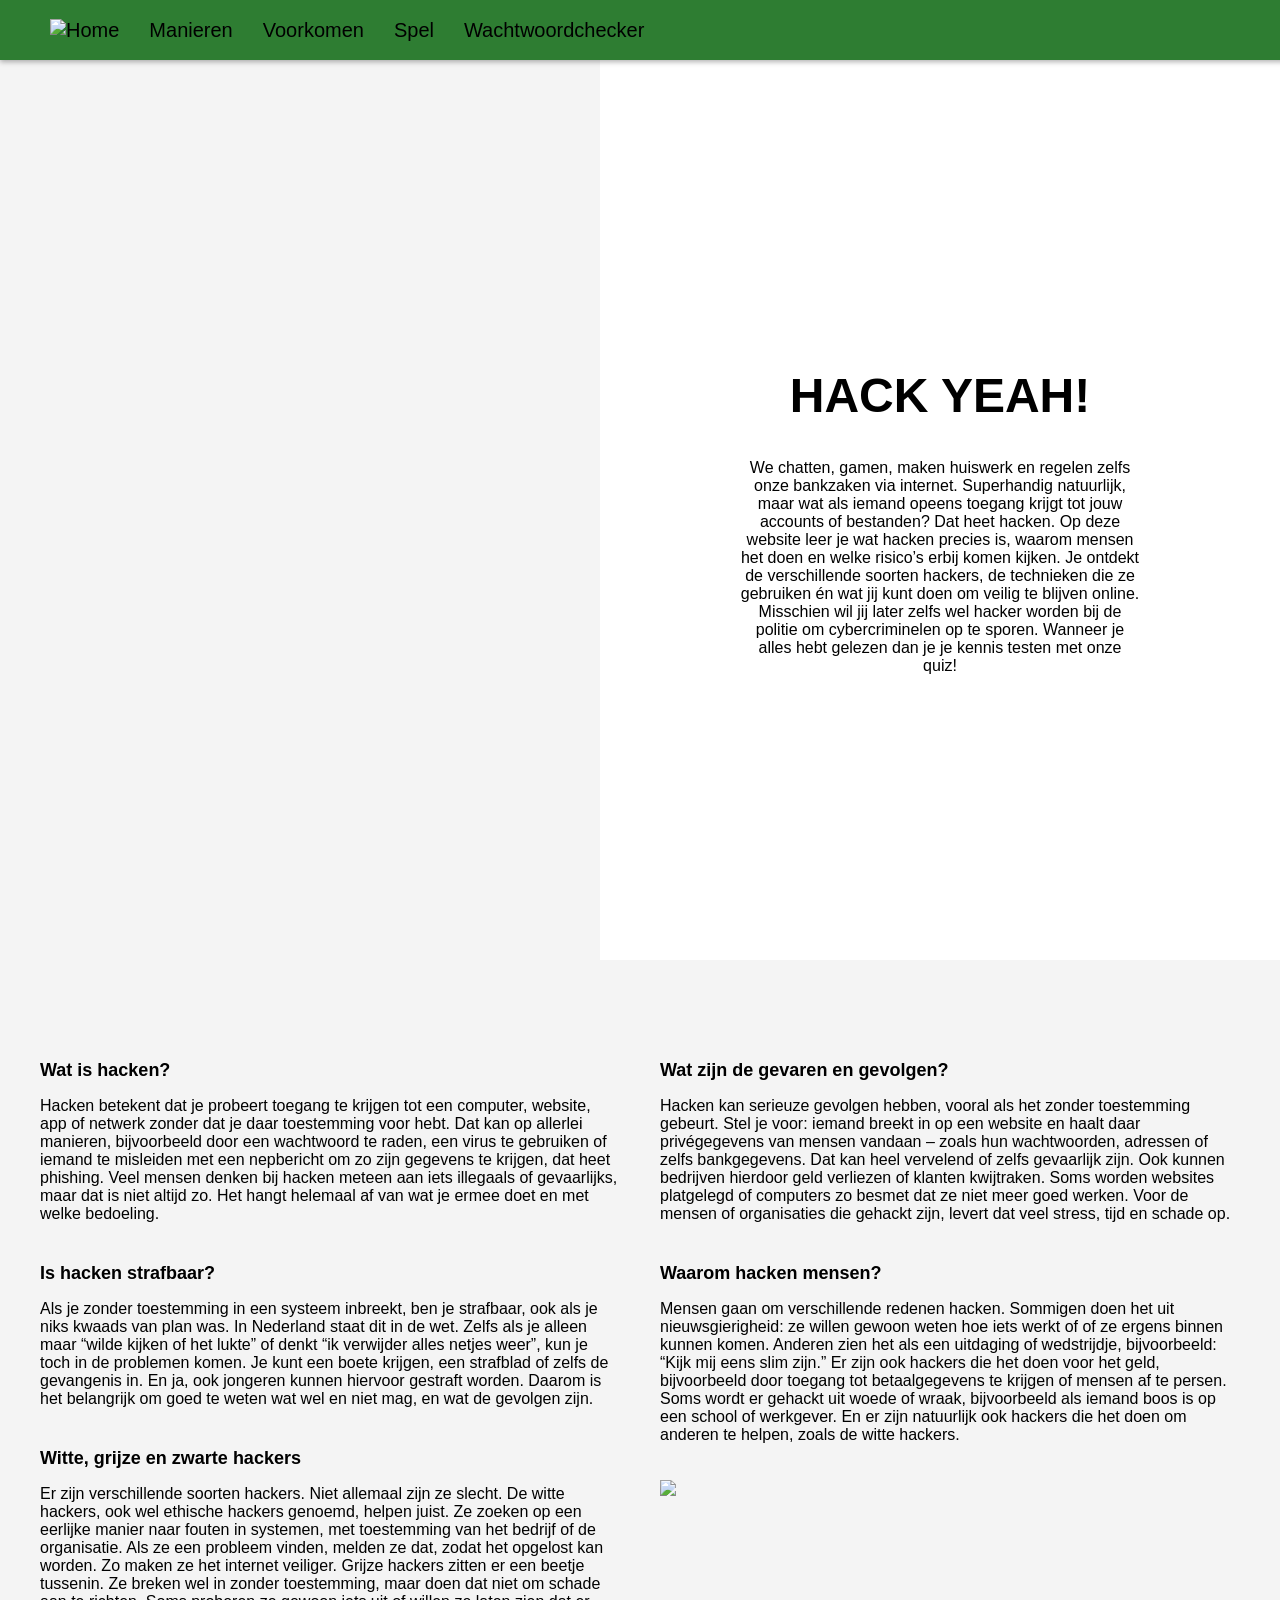
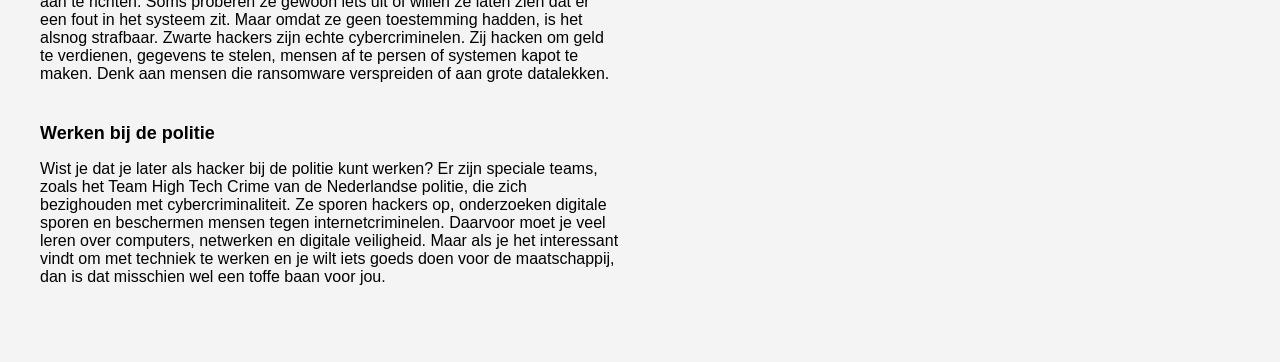
==== index.html @ 6ea330db "nieuwe folder: 'Icons'" ====
<!DOCTYPE html>
<html lang="nl">
<head>
  <meta charset="UTF-8">
  <title>Hack Yeah! - Home</title>
  <link rel="stylesheet" href="style.css">
  <link rel="preconnect" href="https://fonts.googleapis.com">
  <link href="https://fonts.googleapis.com/icon?family=Material+Icons" rel="stylesheet">
  <link rel="preconnect" href="https://fonts.gstatic.com" crossorigin>
</head>
<body>
  <nav>
    <a href="index.html">
      <img src="../Icons/home-icon.png" alt="Home" class="icon" />
    <a href="Manieren_hacken.html">Manieren</a>
    <a href="Voorkomen_hacken.html">Voorkomen</a>
    <a href="Spel/index.html">Spel</a>
    <a href="wachtwoordchecker/index.html">Wachtwoordchecker</a>
  </nav>

    <!-- hacker sectie (eerste slide) -->
  <section class="hacker">
    <div class="hacker-image"></div>
    <div class="hacker-text">
      <h1>HACK YEAH!</h1>
      <p>We chatten, gamen, maken huiswerk en regelen zelfs onze bankzaken via internet. Superhandig natuurlijk, maar wat als iemand opeens toegang krijgt tot jouw accounts of bestanden? Dat heet hacken. Op deze website leer je wat hacken precies is, waarom mensen het doen en welke risico’s erbij komen kijken. Je ontdekt de verschillende soorten hackers, de technieken die ze gebruiken én wat jij kunt doen om veilig te blijven online. Misschien wil jij later zelfs wel hacker worden bij de politie om cybercriminelen op te sporen. Wanneer je alles hebt gelezen dan je je kennis testen met onze quiz!​</p>
    </div>
  </section>

  <!-- informatie sectie (tweede slide) -->
  <main class="info">
    <section class="links">
      <h2>Wat is hacken?</h2>
      <p>
        Hacken betekent dat je probeert toegang te krijgen tot een computer, website, app of netwerk zonder dat je daar toestemming voor hebt. Dat kan op allerlei manieren, bijvoorbeeld door een wachtwoord te raden, een virus te gebruiken of iemand te misleiden met een nepbericht om zo zijn gegevens te krijgen, dat heet phishing. Veel mensen denken bij hacken meteen aan iets illegaals of gevaarlijks, maar dat is niet altijd zo. Het hangt helemaal af van wat je ermee doet en met welke bedoeling.
      </p>
      

      <h2>Is hacken strafbaar?</h2>
      <p>
        Als je zonder toestemming in een systeem inbreekt, ben je strafbaar, ook als je niks kwaads van plan was. In Nederland staat dit in de wet. Zelfs als je alleen maar “wilde kijken of het lukte” of denkt “ik verwijder alles netjes weer”, kun je toch in de problemen komen. Je kunt een boete krijgen, een strafblad of zelfs de gevangenis in. En ja, ook jongeren kunnen hiervoor gestraft worden. Daarom is het belangrijk om goed te weten wat wel en niet mag, en wat de gevolgen zijn.
      </p>
      
      <h2>Witte, grijze en zwarte hackers</h2>
      <p>
        Er zijn verschillende soorten hackers. Niet allemaal zijn ze slecht. De witte hackers, ook wel ethische hackers genoemd, helpen juist. Ze zoeken op een eerlijke manier naar fouten in systemen, met toestemming van het bedrijf of de organisatie. Als ze een probleem vinden, melden ze dat, zodat het opgelost kan worden. Zo maken ze het internet veiliger. Grijze hackers zitten er een beetje tussenin. Ze breken wel in zonder toestemming, maar doen dat niet om schade aan te richten. Soms proberen ze gewoon iets uit of willen ze laten zien dat er een fout in het systeem zit. Maar omdat ze geen toestemming hadden, is het alsnog strafbaar. Zwarte hackers zijn echte cybercriminelen. Zij hacken om geld te verdienen, gegevens te stelen, mensen af te persen of systemen kapot te maken. Denk aan mensen die ransomware verspreiden of aan grote datalekken.
      </p>
    
      <h2>Werken bij de politie</h2>
      <p>
        Wist je dat je later als hacker bij de politie kunt werken? Er zijn speciale teams, zoals het Team High Tech Crime van de Nederlandse politie, die zich bezighouden met cybercriminaliteit. Ze sporen hackers op, onderzoeken digitale sporen en beschermen mensen tegen internetcriminelen. Daarvoor moet je veel leren over computers, netwerken en digitale veiligheid. Maar als je het interessant vindt om met techniek te werken en je wilt iets goeds doen voor de maatschappij, dan is dat misschien wel een toffe baan voor jou.
      </p>
    </section>


    <section class="rechts">
      <h2>Wat zijn de gevaren en gevolgen?</h2>
      <p>
        Hacken kan serieuze gevolgen hebben, vooral als het zonder toestemming gebeurt. Stel je voor: iemand breekt in op een website en haalt daar privégegevens van mensen vandaan – zoals hun wachtwoorden, adressen of zelfs bankgegevens. Dat kan heel vervelend of zelfs gevaarlijk zijn. Ook kunnen bedrijven hierdoor geld verliezen of klanten kwijtraken. Soms worden websites platgelegd of computers zo besmet dat ze niet meer goed werken. Voor de mensen of organisaties die gehackt zijn, levert dat veel stress, tijd en schade op.
      </p>
      
      <h2>Waarom hacken mensen?</h2>
      <p>
        Mensen gaan om verschillende redenen hacken. Sommigen doen het uit nieuwsgierigheid: ze willen gewoon weten hoe iets werkt of of ze ergens binnen kunnen komen. Anderen zien het als een uitdaging of wedstrijdje, bijvoorbeeld: “Kijk mij eens slim zijn.” Er zijn ook hackers die het doen voor het geld, bijvoorbeeld door toegang tot betaalgegevens te krijgen of mensen af te persen. Soms wordt er gehackt uit woede of wraak, bijvoorbeeld als iemand boos is op een school of werkgever. En er zijn natuurlijk ook hackers die het doen om anderen te helpen, zoals de witte hackers.
      </p>
      <img src="../Icons/hacker2.png" class="hacker-img" />
    </section>
  
</body>
</html>
---- style.css ----
/* algemene opmaak */
body {
  margin: 0;
  font-family: Arial, sans-serif;
  background-color:#f4f4f4;
}
/* navigatiebar */

nav {
  position: fixed;
  top: 0;
  left: 0;
  height: 60px;
  width: 100%;
  background-color: #2e7d32;
  display: flex;
  align-items: center;
  padding: 0 20px;
  box-shadow: 0 2px 5px rgba(0,0,0,0.3);
  z-index: 999;
}

nav a {
  margin-left: 30px;
  text-decoration: none;
  color: black;
  font-size: 20px;
  font-weight: 500;
}

.icon {
  width: 32px;
  height: 32px;
}

/* hackwer foto*/
.hacker {
  display: flex;
  margin-top: 60px; /* ruimte voor navbar */
  height: 100vh;
  width: 100%;
}

.hacker-image {
  flex: 1;
  background-image: url('../Icons/hacker.png'); 
  background-size: cover;
  background-position: center;
}

.hacker-text {
  flex: 1;
  background-color: white;
  display: flex;
  flex-direction: column;
  justify-content: center;
  align-items: center;
  padding: 40px;
}

.hacker-text h1 {
  font-size: 48px;
  font-family: 'Impact', sans-serif;
  color: black;
  margin-bottom: 20px;
}

.hacker-text p {
  max-width: 400px;
  text-align: center;
  font-size: 16px;
}

/* informatie */
.info {
  display: flex;
  flex-direction: row;
  justify-content: space-between;
  padding: 60px 40px;
  gap: 40px;
}

.links, .rechts {
  flex: 1;
}

h2 {
  font-size: 18px;
  font-weight: bold;
  margin-top: 40px;
}

.hacker-img {
  width: 100%;
  max-width: 400px;
  margin-top: 20px;
}

.wachtwoord-image{
  flex: 1;
  background-image: url('../Icons/wachtwoord.png'); 
  background-size: cover;
  background-position: center;
}
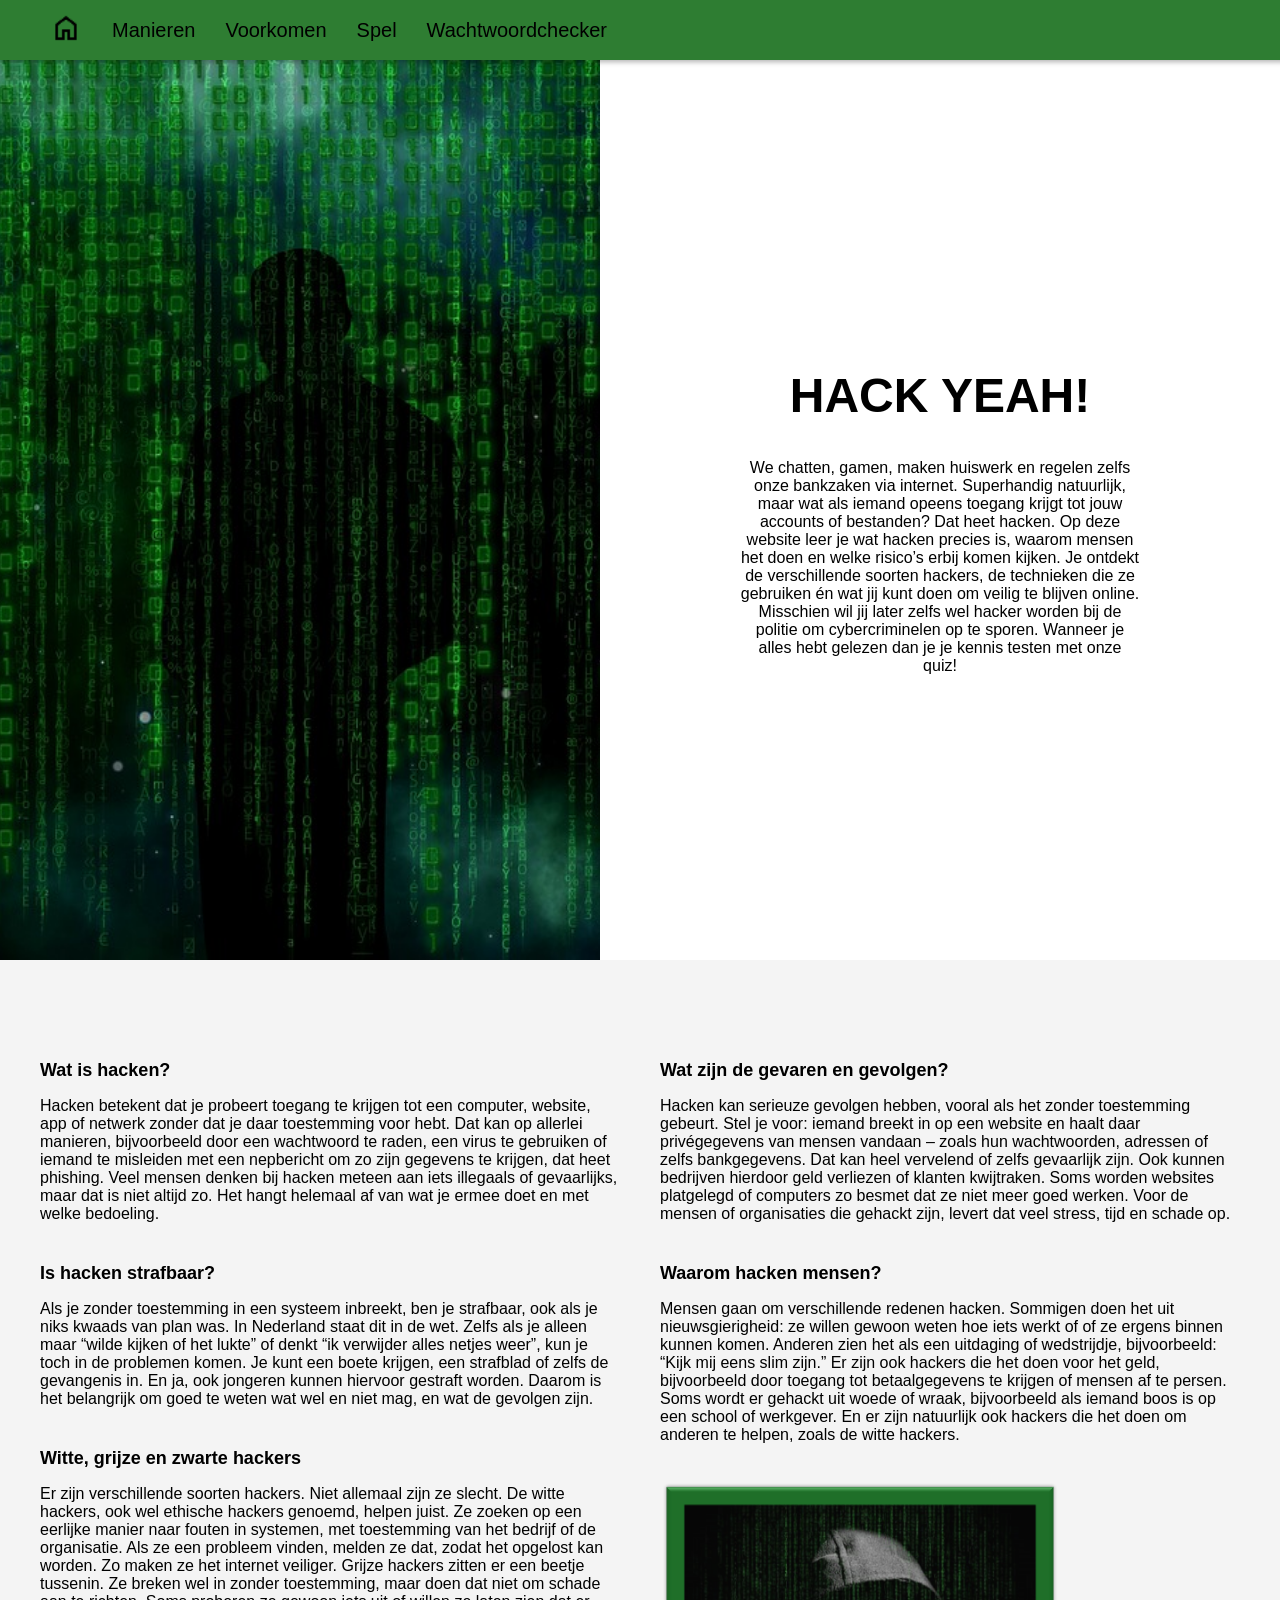
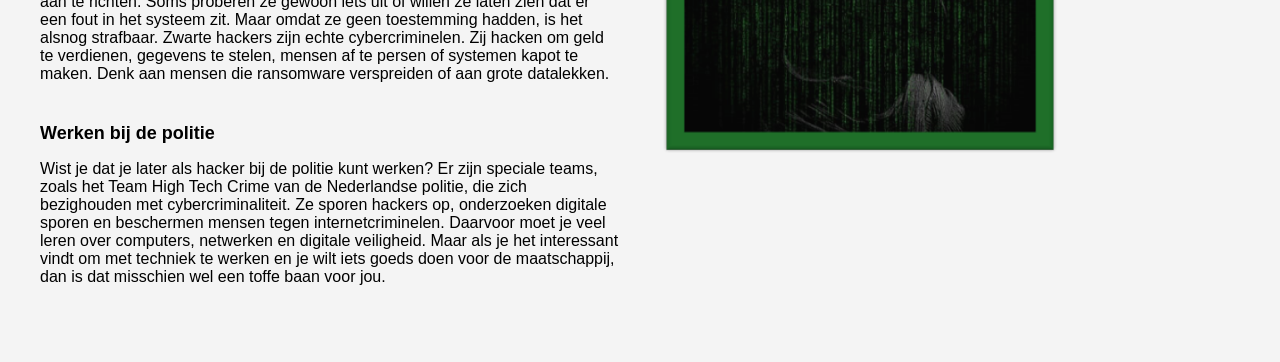
==== commit 6ea900e7: "files" ====
--- a/index.html
+++ b/index.html
@@ -11,7 +11,7 @@
 <body>
   <nav>
     <a href="index.html">
-      <img src="../Icons/home-icon.png" alt="Home" class="icon" />
+      <img src="Icons/home-icon.png" alt="Home" class="icon" />
     <a href="Manieren_hacken.html">Manieren</a>
     <a href="Voorkomen_hacken.html">Voorkomen</a>
     <a href="Spel/index.html">Spel</a>
@@ -63,7 +63,7 @@
       <p>
         Mensen gaan om verschillende redenen hacken. Sommigen doen het uit nieuwsgierigheid: ze willen gewoon weten hoe iets werkt of of ze ergens binnen kunnen komen. Anderen zien het als een uitdaging of wedstrijdje, bijvoorbeeld: “Kijk mij eens slim zijn.” Er zijn ook hackers die het doen voor het geld, bijvoorbeeld door toegang tot betaalgegevens te krijgen of mensen af te persen. Soms wordt er gehackt uit woede of wraak, bijvoorbeeld als iemand boos is op een school of werkgever. En er zijn natuurlijk ook hackers die het doen om anderen te helpen, zoals de witte hackers.
       </p>
-      <img src="../Icons/hacker2.png" class="hacker-img" />
+      <img src="Icons/hacker2.png" class="hacker-img" />
     </section>
   
 </body>
--- a/style.css
+++ b/style.css
@@ -43,7 +43,7 @@
 
 .hacker-image {
   flex: 1;
-  background-image: url('../Icons/hacker.png'); 
+  background-image: url('Icons/hacker.png'); 
   background-size: cover;
   background-position: center;
 }
@@ -98,7 +98,7 @@
 
 .wachtwoord-image{
   flex: 1;
-  background-image: url('../Icons/wachtwoord.png'); 
+  background-image: url('Icons/wachtwoord.png'); 
   background-size: cover;
   background-position: center;
 }
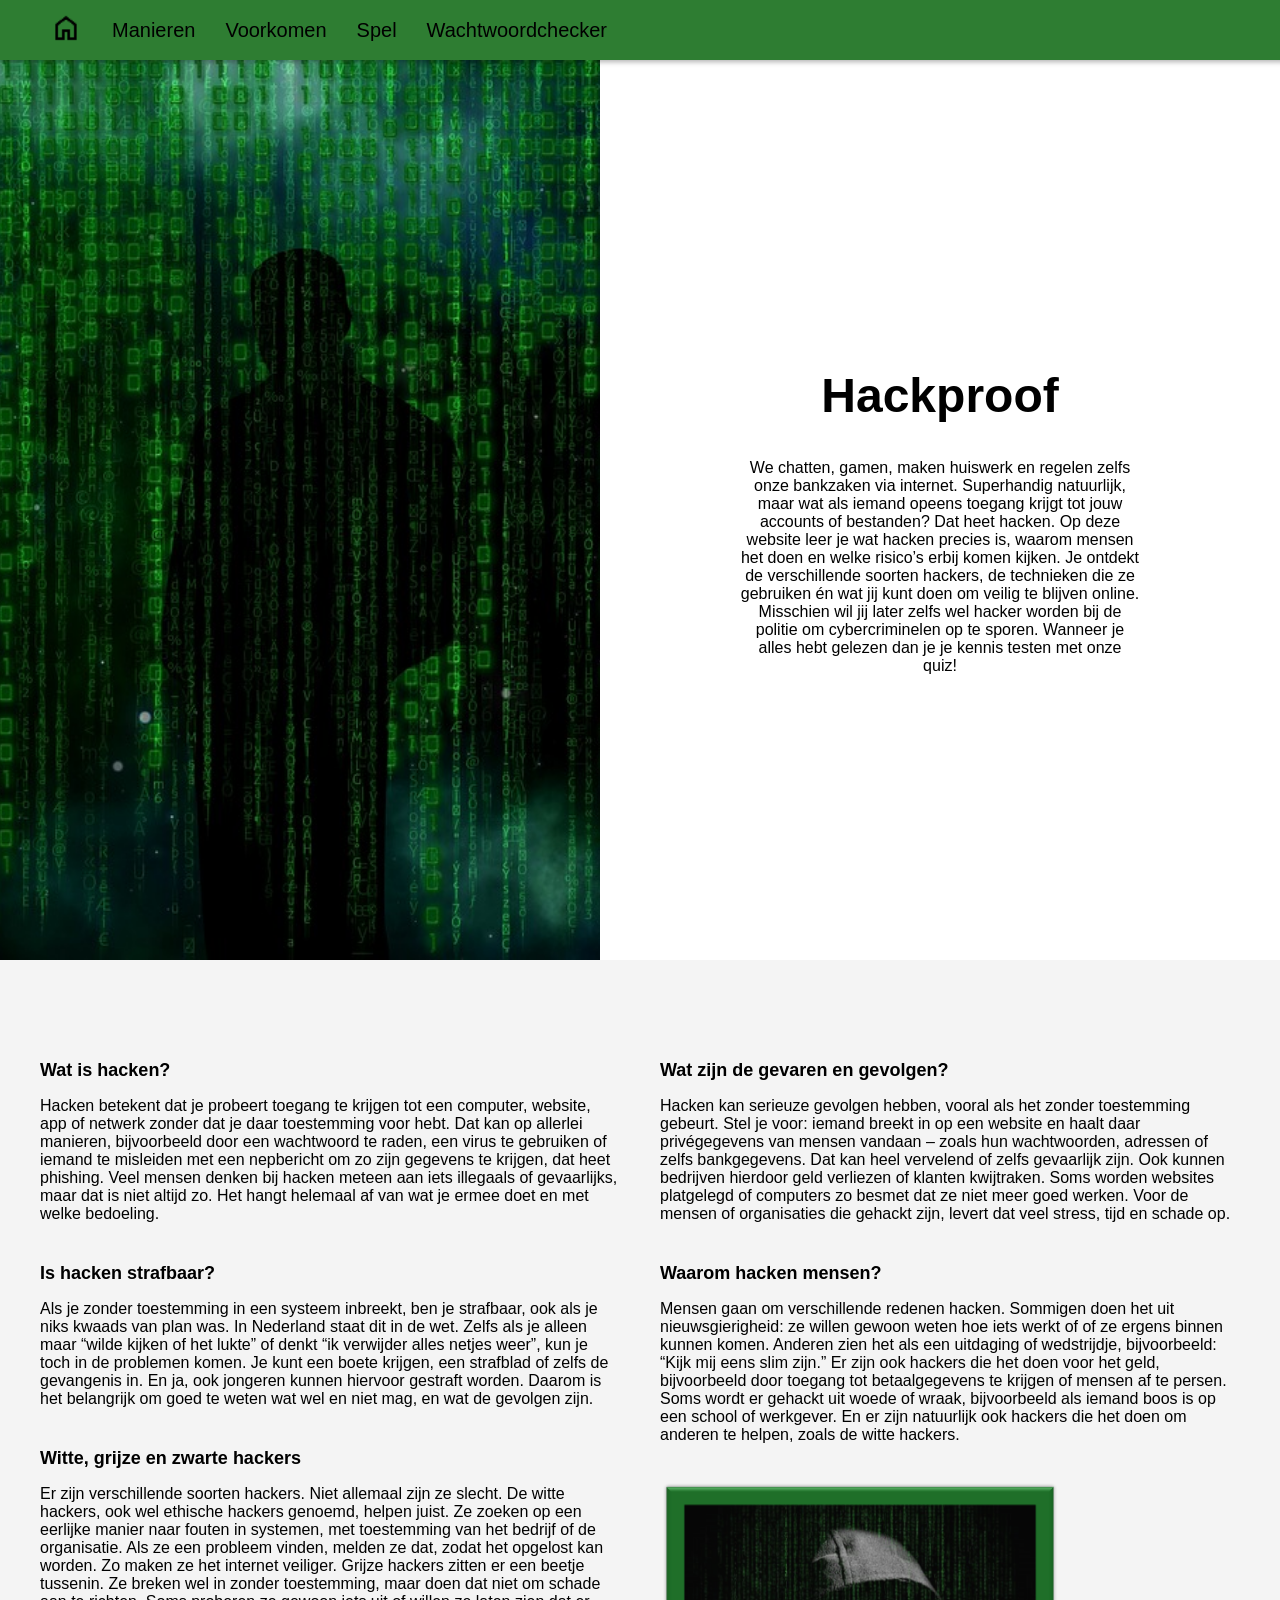
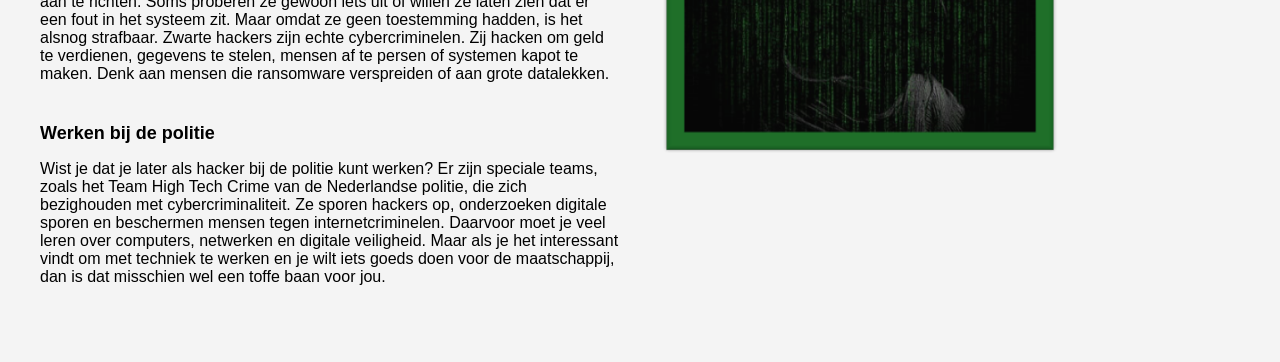
==== commit 8223427b: "Naam -> Hackproof" ====
--- a/index.html
+++ b/index.html
@@ -22,7 +22,7 @@
   <section class="hacker">
     <div class="hacker-image"></div>
     <div class="hacker-text">
-      <h1>HACK YEAH!</h1>
+      <h1>Hackproof</h1>
       <p>We chatten, gamen, maken huiswerk en regelen zelfs onze bankzaken via internet. Superhandig natuurlijk, maar wat als iemand opeens toegang krijgt tot jouw accounts of bestanden? Dat heet hacken. Op deze website leer je wat hacken precies is, waarom mensen het doen en welke risico’s erbij komen kijken. Je ontdekt de verschillende soorten hackers, de technieken die ze gebruiken én wat jij kunt doen om veilig te blijven online. Misschien wil jij later zelfs wel hacker worden bij de politie om cybercriminelen op te sporen. Wanneer je alles hebt gelezen dan je je kennis testen met onze quiz!​</p>
     </div>
   </section>
--- a/style.css
+++ b/style.css
@@ -98,7 +98,7 @@
 
 .wachtwoord-image{
   flex: 1;
-  background-image: url('Icons/wachtwoord.png'); 
+  background-image: url('../Hack-yeah-/Icons/wachtwoord.png'); 
   background-size: cover;
   background-position: center;
 }
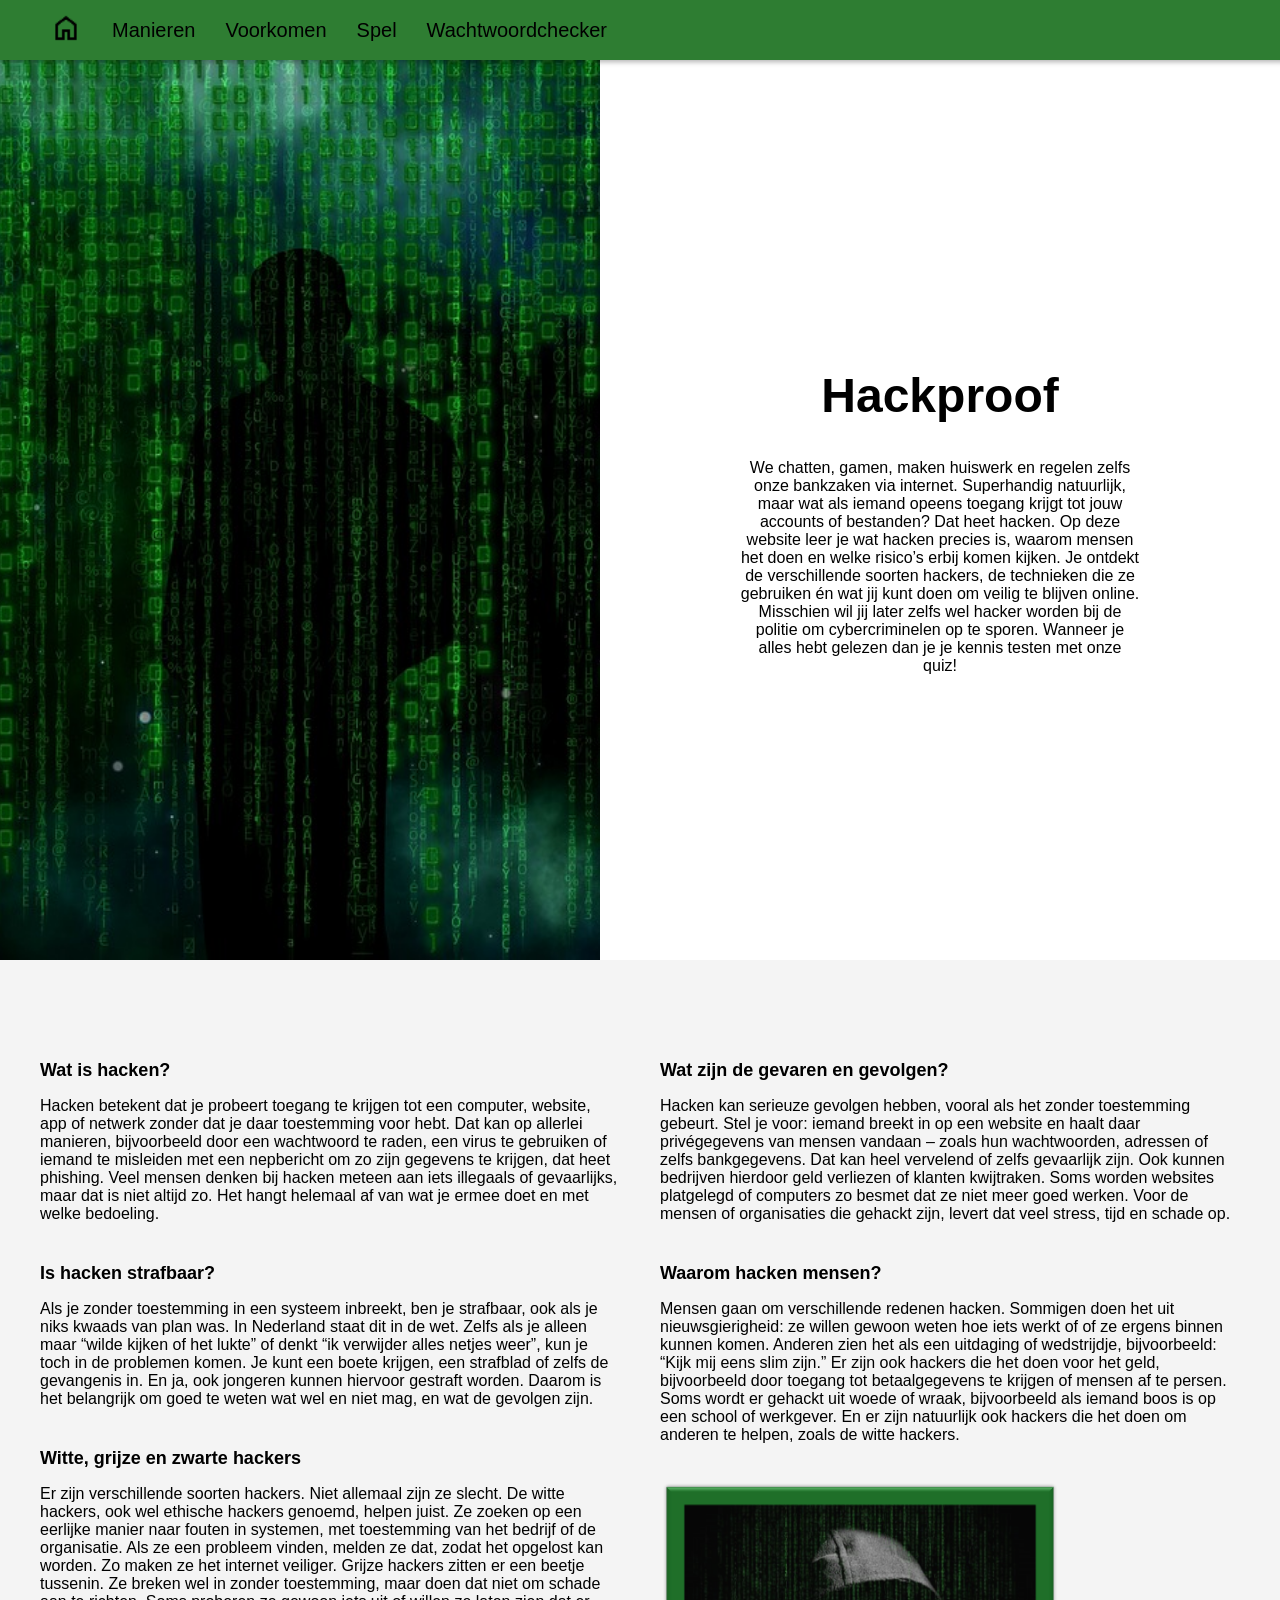
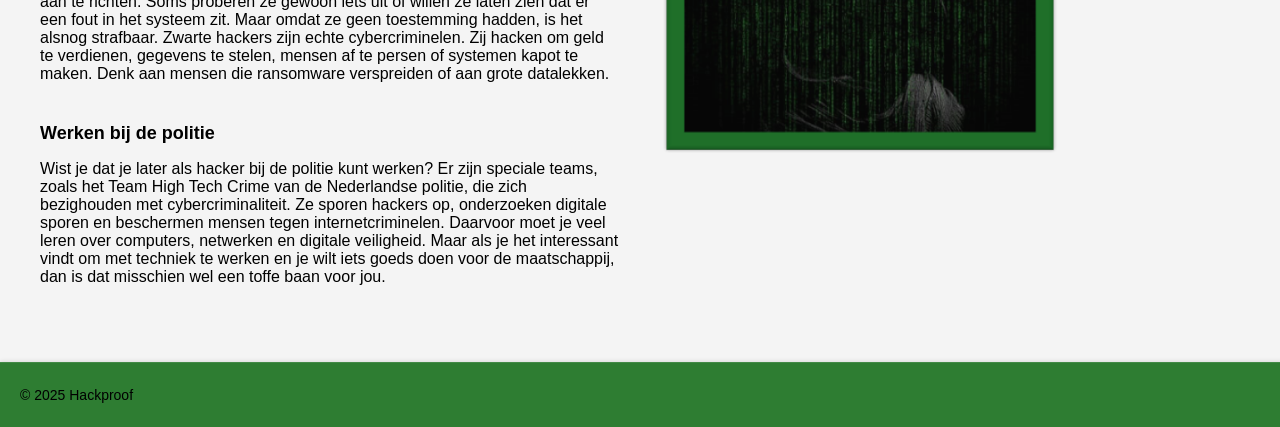
==== commit f1cc6b49: "footer" ====
--- a/index.html
+++ b/index.html
@@ -2,7 +2,7 @@
 <html lang="nl">
 <head>
   <meta charset="UTF-8">
-  <title>Hack Yeah! - Home</title>
+  <title>Hackproof - Home</title>
   <link rel="stylesheet" href="style.css">
   <link rel="preconnect" href="https://fonts.googleapis.com">
   <link href="https://fonts.googleapis.com/icon?family=Material+Icons" rel="stylesheet">
@@ -12,6 +12,7 @@
   <nav>
     <a href="index.html">
       <img src="Icons/home-icon.png" alt="Home" class="icon" />
+      </a>
     <a href="Manieren_hacken.html">Manieren</a>
     <a href="Voorkomen_hacken.html">Voorkomen</a>
     <a href="Spel/index.html">Spel</a>
@@ -65,6 +66,9 @@
       </p>
       <img src="Icons/hacker2.png" class="hacker-img" />
     </section>
-  
+  </main>
+  <footer>
+    <p>&copy; 2025 Hackproof</p>
+  </footer>
 </body>
 </html>
--- a/style.css
+++ b/style.css
@@ -1,11 +1,14 @@
-/* algemene opmaak */
+/* Algemene opmaak */
 body {
   margin: 0;
   font-family: Arial, sans-serif;
-  background-color:#f4f4f4;
-}
-/* navigatiebar */
-
+  background-color: #f4f4f4;
+  display: flex;
+  flex-direction: column;
+  min-height: 100vh;
+}
+
+/* Navigatiebalk */
 nav {
   position: fixed;
   top: 0;
@@ -33,19 +36,27 @@
   height: 32px;
 }
 
-/* hackwer foto*/
+/* Layout hoofdsectie */
 .hacker {
   display: flex;
-  margin-top: 60px; /* ruimte voor navbar */
+  margin-top: 60px;
   height: 100vh;
   width: 100%;
 }
 
-.hacker-image {
+.hacker-image,
+.wachtwoord-image {
   flex: 1;
-  background-image: url('Icons/hacker.png'); 
   background-size: cover;
   background-position: center;
+}
+
+.hacker-image {
+  background-image: url('Icons/hacker.png');
+}
+
+.wachtwoord-image {
+  background-image: url('/Hack-yeah-/Icons/wachtwoord.png');
 }
 
 .hacker-text {
@@ -71,10 +82,63 @@
   font-size: 16px;
 }
 
-/* informatie */
+/* Input en knop */
+#dutch, #check-btn {
+  font-size: 18px;
+  border-radius: 8px;
+  transition: 0.3s ease;
+  margin-top: 16px;
+}
+
+#dutch {
+  padding: 12px 16px;
+  width: 80%;
+  max-width: 400px;
+  border: 2px solid #ccc;
+  box-shadow: inset 0 1px 3px rgba(0,0,0,0.1);
+}
+
+#dutch:focus {
+  border-color: #2e7d32;
+  outline: none;
+}
+
+#check-btn {
+  padding: 12px 24px;
+  font-weight: bold;
+  color: black;
+  background-color: #2e7d32;
+  border: none;
+  cursor: pointer;
+}
+
+#check-btn:hover {
+  background-color: #256428;
+  transform: scale(1.05);
+}
+#output{
+  display: none
+}
+#output pre {
+  margin-top: 30px;
+  padding: 20px;
+  background-color: #000;
+  color: #3ca841;
+  font-family: 'Courier New', Courier, monospace;
+  font-size: 18px;
+  border: 2px solid #137213;
+  width: 90%;
+  max-width: 500px;
+  box-shadow: 0 0 10px #2e7d32;
+  text-align: left;
+  white-space: pre-wrap;
+  overflow-wrap: break-word;
+  word-break: break-word;
+}
+
+/* Info-sectie */
 .info {
   display: flex;
-  flex-direction: row;
   justify-content: space-between;
   padding: 60px 40px;
   gap: 40px;
@@ -96,9 +160,58 @@
   margin-top: 20px;
 }
 
-.wachtwoord-image{
-  flex: 1;
-  background-image: url('../Hack-yeah-/Icons/wachtwoord.png'); 
-  background-size: cover;
-  background-position: center;
-}+#email-box {
+  background-color: #000;
+  color: #3ca841;
+  font-family: 'Courier New', Courier, monospace;
+  font-size: 16px;
+  padding: 20px;
+  border: 2px solid #137213;
+  box-shadow: 0 0 10px #2e7d32;
+  max-width: 500px;
+  width: 90%;
+  margin: 20px 0;
+
+  white-space: pre-wrap;
+  overflow-wrap: anywhere;
+  word-break: break-word;
+}
+
+
+
+.buttons {
+  display: flex;
+  gap: 20px;
+  margin-top: 20px;
+}
+
+#real-btn, #phishing-btn, #start-btn, #next-btn {
+  padding: 10px 20px;
+  font-size: 16px;
+  border-radius: 8px;
+  border: none;
+  cursor: pointer;
+  background-color: #2e7d32;
+  color: white;
+  transition: 0.3s;
+}
+
+#real-btn:hover, #phishing-btn:hover, #start-btn:hover, #next-btn:hover {
+  background-color: #256428;
+  transform: scale(1.05);
+}
+footer {
+  background-color: #2e7d32;
+  color: #000000;
+  text-align: left;
+  padding: 10px 20px;
+  font-size: 14px;
+  font-weight: 500;
+  box-shadow: 0 -1px 4px rgba(0, 0, 0, 0.1);
+  width: 100%;
+  position: relative;
+  margin-top: auto;
+  border-top: 1px solid rgba(255, 255, 255, 0.1);
+  display: block;
+}
+
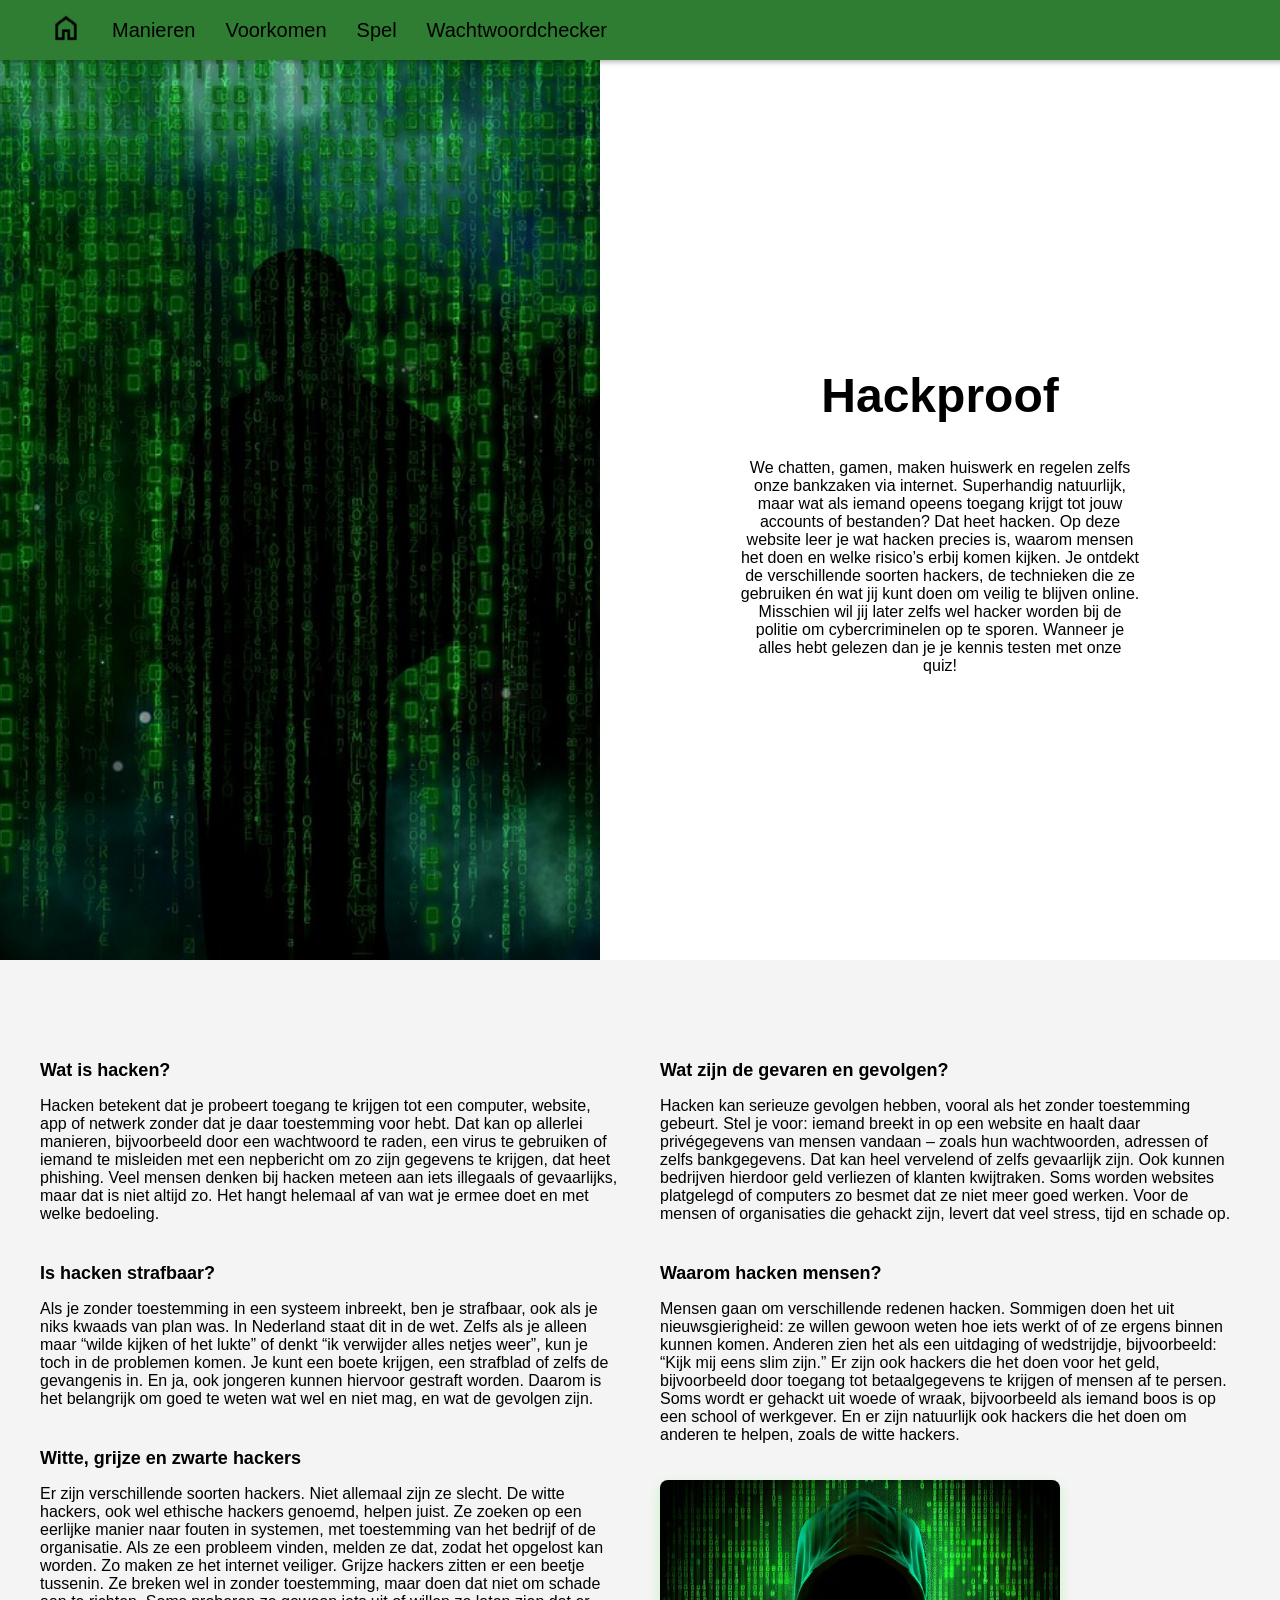
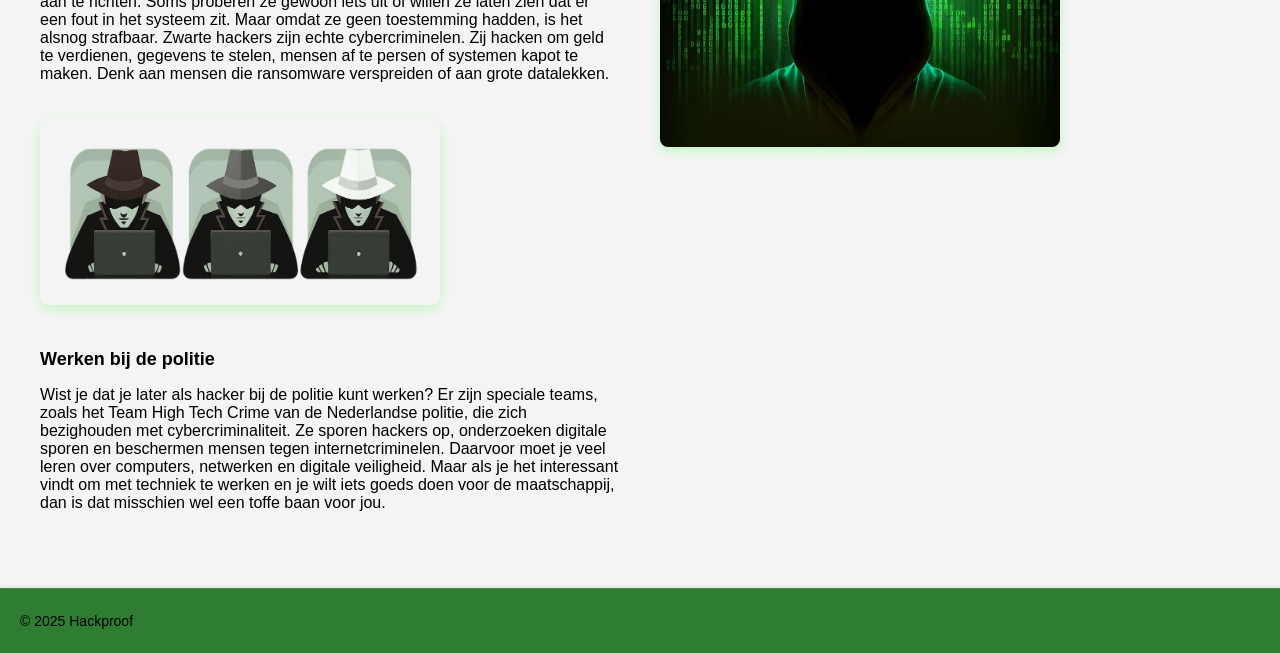
==== commit f215f26a: "fotos toegevoegd" ====
--- a/index.html
+++ b/index.html
@@ -46,6 +46,7 @@
       <p>
         Er zijn verschillende soorten hackers. Niet allemaal zijn ze slecht. De witte hackers, ook wel ethische hackers genoemd, helpen juist. Ze zoeken op een eerlijke manier naar fouten in systemen, met toestemming van het bedrijf of de organisatie. Als ze een probleem vinden, melden ze dat, zodat het opgelost kan worden. Zo maken ze het internet veiliger. Grijze hackers zitten er een beetje tussenin. Ze breken wel in zonder toestemming, maar doen dat niet om schade aan te richten. Soms proberen ze gewoon iets uit of willen ze laten zien dat er een fout in het systeem zit. Maar omdat ze geen toestemming hadden, is het alsnog strafbaar. Zwarte hackers zijn echte cybercriminelen. Zij hacken om geld te verdienen, gegevens te stelen, mensen af te persen of systemen kapot te maken. Denk aan mensen die ransomware verspreiden of aan grote datalekken.
       </p>
+      <img src="Icons/witte-grijze-zwartehackers.jpeg" class="hacker-img no-hover" />
     
       <h2>Werken bij de politie</h2>
       <p>
--- a/style.css
+++ b/style.css
@@ -158,8 +158,20 @@
   width: 100%;
   max-width: 400px;
   margin-top: 20px;
-}
-
+
+  border-radius: 8px;
+  box-shadow: 0 4px 12px rgba(0, 255, 0, 0.2); /* green shadow */
+  transition: transform 0.3s ease, box-shadow 0.3s ease;
+}
+
+.hacker-img:hover {
+  transform: scale(1.02);
+  box-shadow: 0 6px 16px rgba(0, 255, 0, 0.4);
+}
+.hacker-img.no-hover:hover {
+  transform: none;
+  box-shadow: 0 4px 12px rgba(0, 255, 0, 0.2); /* original shadow */
+}
 #email-box {
   background-color: #000;
   color: #3ca841;
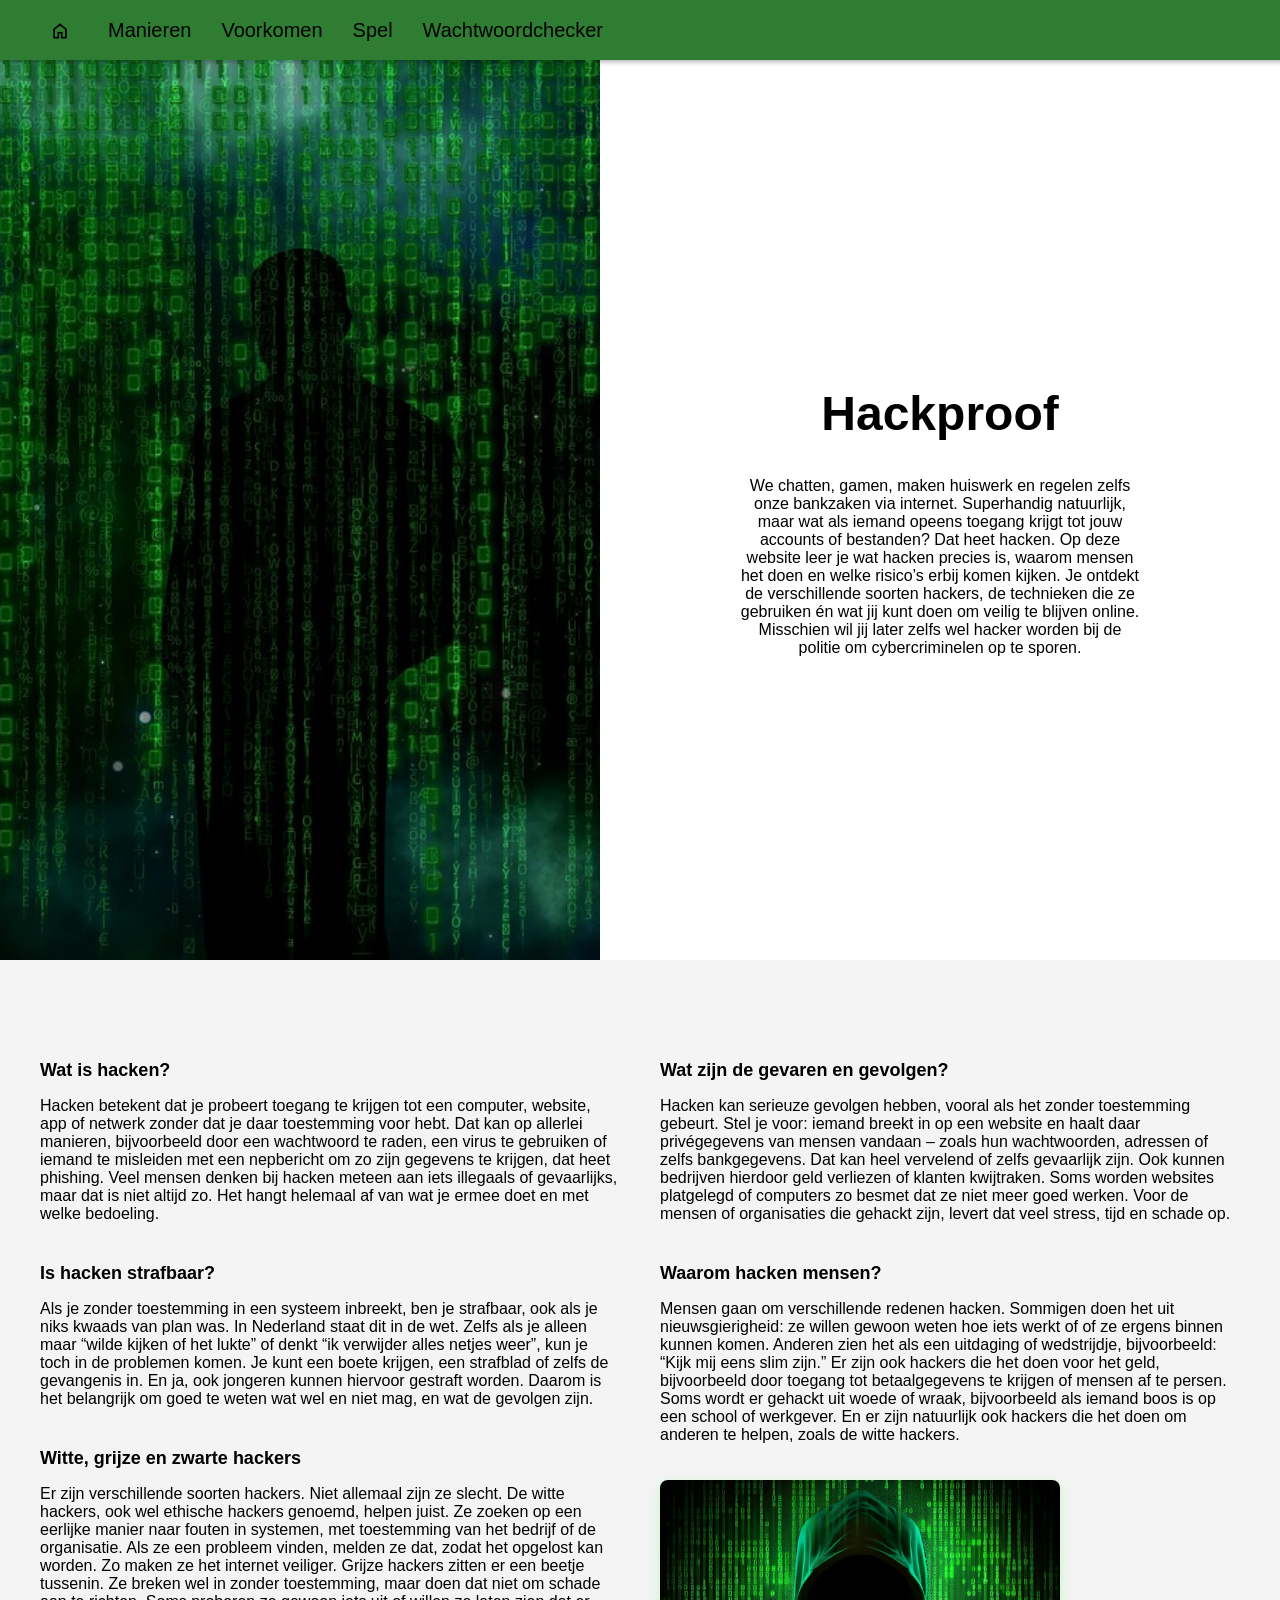
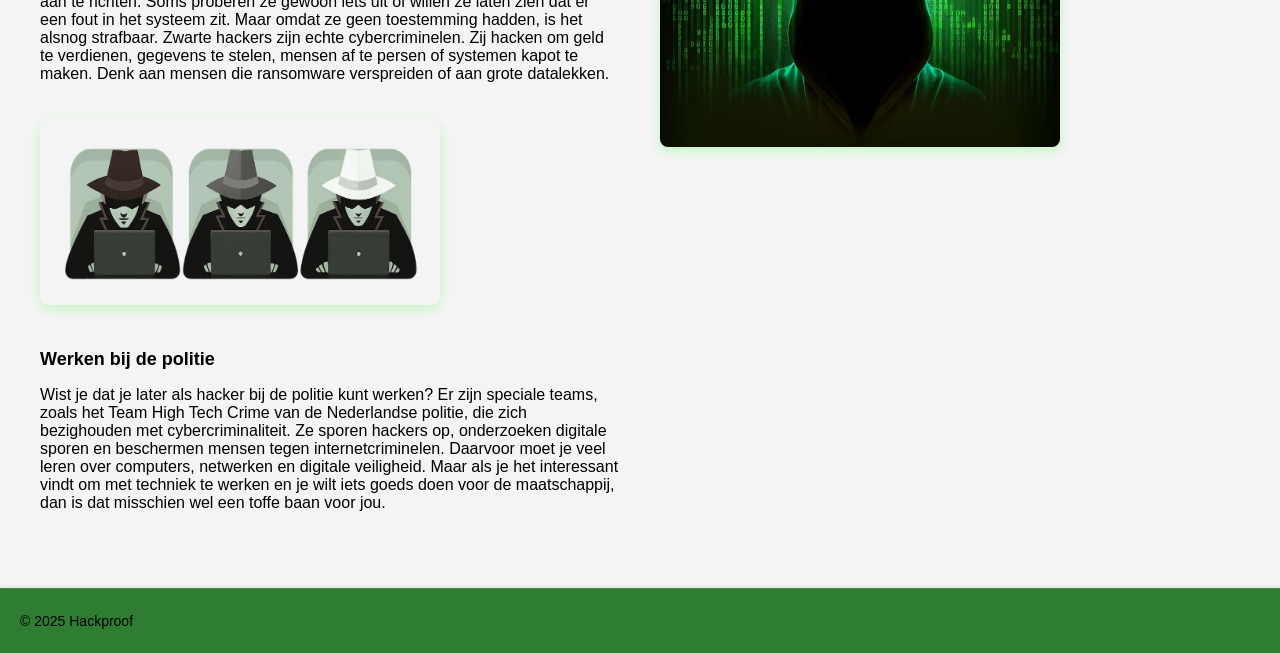
==== commit 06f4d00a: "er stond nog quiz" ====
--- a/index.html
+++ b/index.html
@@ -24,7 +24,7 @@
     <div class="hacker-image"></div>
     <div class="hacker-text">
       <h1>Hackproof</h1>
-      <p>We chatten, gamen, maken huiswerk en regelen zelfs onze bankzaken via internet. Superhandig natuurlijk, maar wat als iemand opeens toegang krijgt tot jouw accounts of bestanden? Dat heet hacken. Op deze website leer je wat hacken precies is, waarom mensen het doen en welke risico’s erbij komen kijken. Je ontdekt de verschillende soorten hackers, de technieken die ze gebruiken én wat jij kunt doen om veilig te blijven online. Misschien wil jij later zelfs wel hacker worden bij de politie om cybercriminelen op te sporen. Wanneer je alles hebt gelezen dan je je kennis testen met onze quiz!​</p>
+      <p>We chatten, gamen, maken huiswerk en regelen zelfs onze bankzaken via internet. Superhandig natuurlijk, maar wat als iemand opeens toegang krijgt tot jouw accounts of bestanden? Dat heet hacken. Op deze website leer je wat hacken precies is, waarom mensen het doen en welke risico’s erbij komen kijken. Je ontdekt de verschillende soorten hackers, de technieken die ze gebruiken én wat jij kunt doen om veilig te blijven online. Misschien wil jij later zelfs wel hacker worden bij de politie om cybercriminelen op te sporen.​</p>
     </div>
   </section>
 
--- a/style.css
+++ b/style.css
@@ -122,11 +122,10 @@
 #output pre {
   margin-top: 30px;
   padding: 20px;
-  background-color: #000;
-  color: #3ca841;
-  font-family: 'Courier New', Courier, monospace;
+  background-color: #ffffff;
+  color: #000000;
   font-size: 18px;
-  border: 2px solid #137213;
+  border: 2px solid #2e7d32;
   width: 90%;
   max-width: 500px;
   box-shadow: 0 0 10px #2e7d32;
@@ -160,7 +159,7 @@
   margin-top: 20px;
 
   border-radius: 8px;
-  box-shadow: 0 4px 12px rgba(0, 255, 0, 0.2); /* green shadow */
+  box-shadow: 0 4px 12px rgba(0, 255, 0, 0.2); 
   transition: transform 0.3s ease, box-shadow 0.3s ease;
 }
 
@@ -170,12 +169,12 @@
 }
 .hacker-img.no-hover:hover {
   transform: none;
-  box-shadow: 0 4px 12px rgba(0, 255, 0, 0.2); /* original shadow */
+  box-shadow: 0 4px 12px rgba(0, 255, 0, 0.2); 
 }
 #email-box {
-  background-color: #000;
-  color: #3ca841;
-  font-family: 'Courier New', Courier, monospace;
+  background-color: #f4f4f4;
+  color: #000000;
+  font-family: 'Arial';
   font-size: 16px;
   padding: 20px;
   border: 2px solid #137213;
@@ -185,16 +184,14 @@
   margin: 20px 0;
 
   white-space: pre-wrap;
-  overflow-wrap: anywhere;
   word-break: break-word;
 }
-
-
 
 .buttons {
   display: flex;
   gap: 20px;
   margin-top: 20px;
+  align-items: center;
 }
 
 #real-btn, #phishing-btn, #start-btn, #next-btn {
@@ -204,8 +201,9 @@
   border: none;
   cursor: pointer;
   background-color: #2e7d32;
-  color: white;
+  color: rgb(0, 0, 0);
   transition: 0.3s;
+  
 }
 
 #real-btn:hover, #phishing-btn:hover, #start-btn:hover, #next-btn:hover {
@@ -227,3 +225,10 @@
   display: block;
 }
 
+.icon {
+  height: 20px;         
+  width: auto;
+  vertical-align: middle;
+  margin-right: 8px;    
+}
+
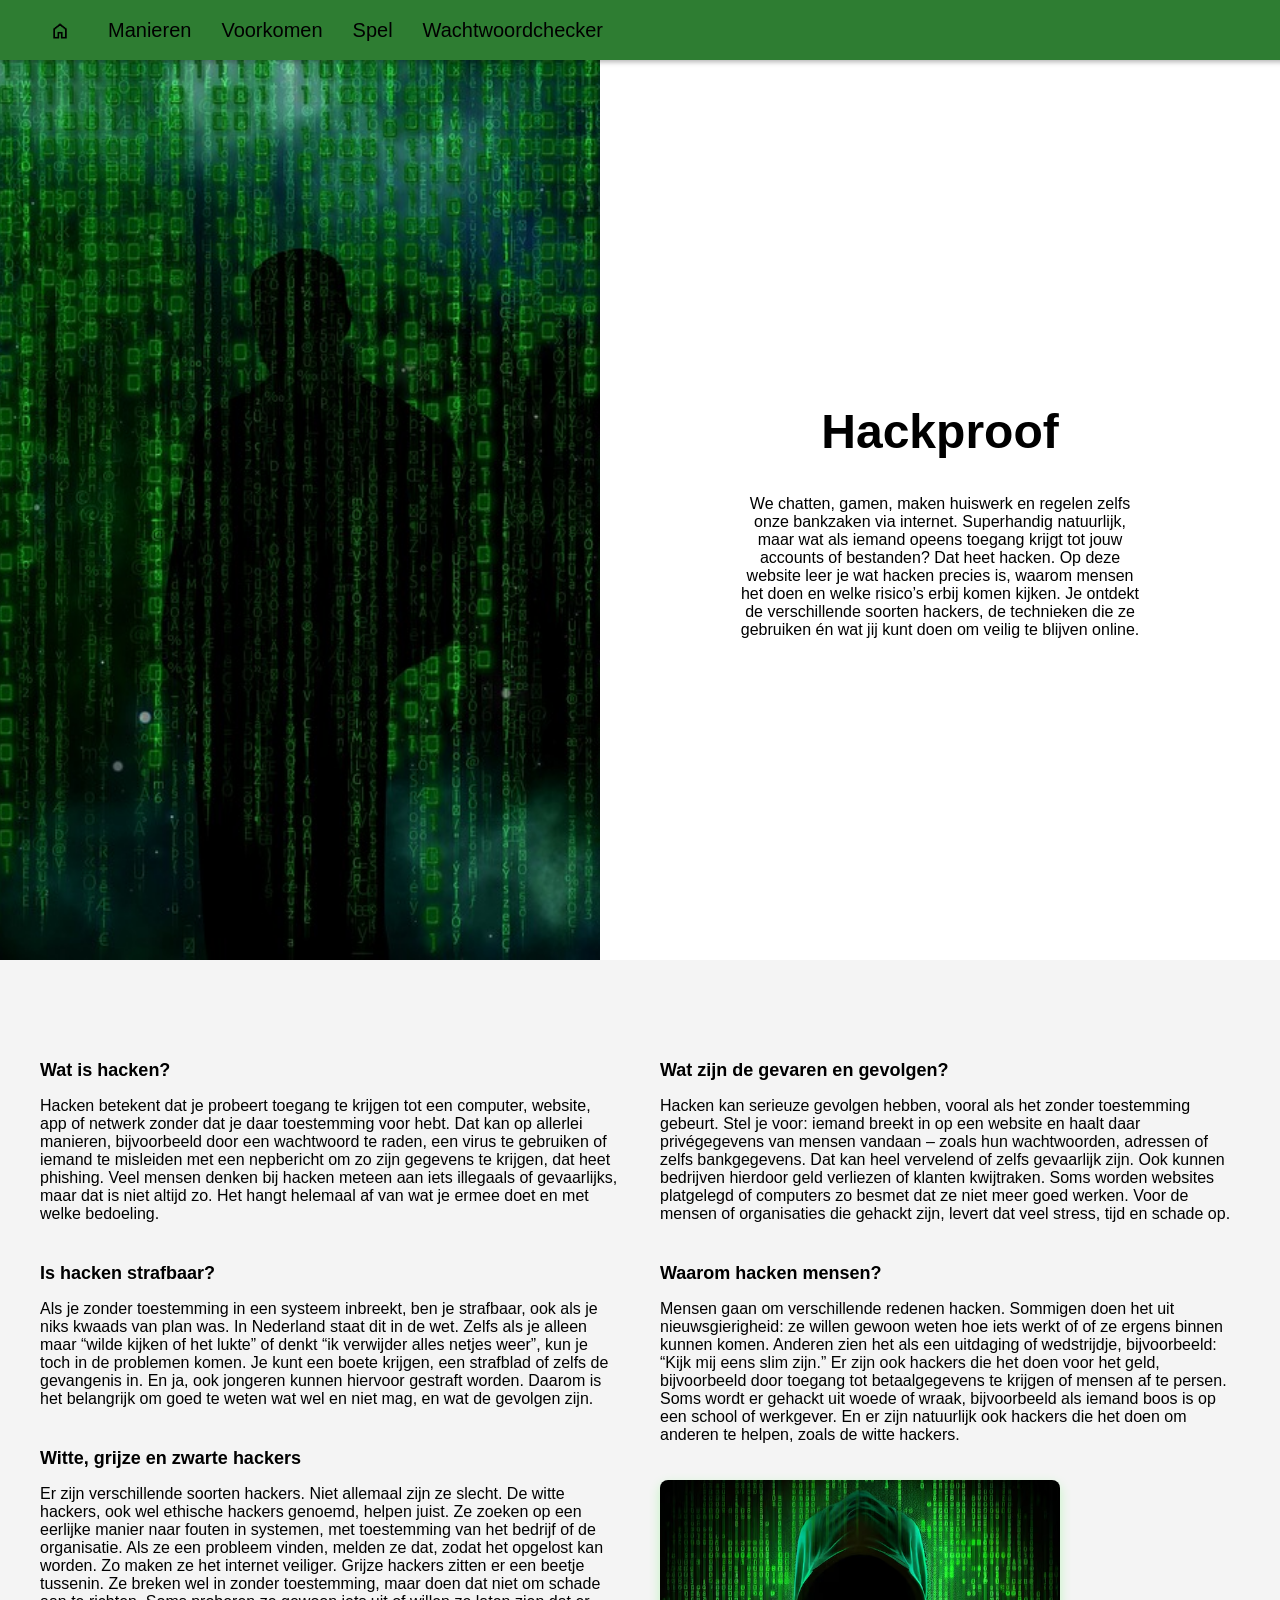
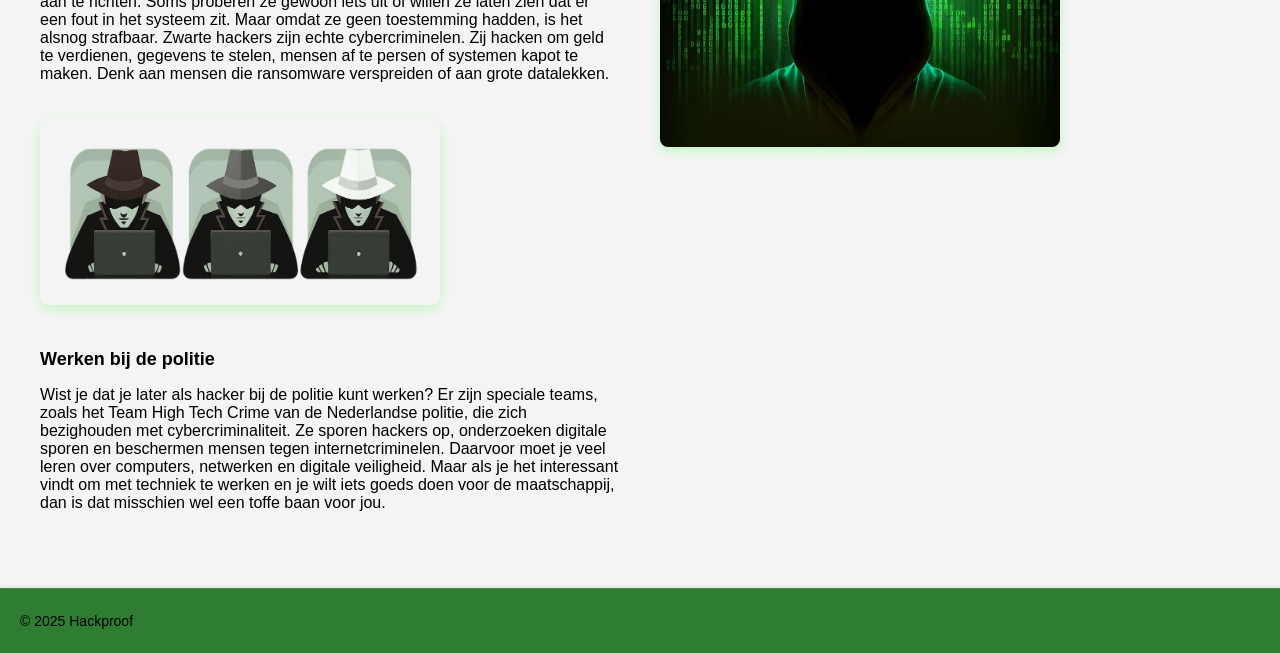
==== commit ab8dccbf: "teksten checken" ====
--- a/index.html
+++ b/index.html
@@ -24,7 +24,7 @@
     <div class="hacker-image"></div>
     <div class="hacker-text">
       <h1>Hackproof</h1>
-      <p>We chatten, gamen, maken huiswerk en regelen zelfs onze bankzaken via internet. Superhandig natuurlijk, maar wat als iemand opeens toegang krijgt tot jouw accounts of bestanden? Dat heet hacken. Op deze website leer je wat hacken precies is, waarom mensen het doen en welke risico’s erbij komen kijken. Je ontdekt de verschillende soorten hackers, de technieken die ze gebruiken én wat jij kunt doen om veilig te blijven online. Misschien wil jij later zelfs wel hacker worden bij de politie om cybercriminelen op te sporen.​</p>
+      <p>We chatten, gamen, maken huiswerk en regelen zelfs onze bankzaken via internet. Superhandig natuurlijk, maar wat als iemand opeens toegang krijgt tot jouw accounts of bestanden? Dat heet hacken. Op deze website leer je wat hacken precies is, waarom mensen het doen en welke risico’s erbij komen kijken. Je ontdekt de verschillende soorten hackers, de technieken die ze gebruiken én wat jij kunt doen om veilig te blijven online.​</p>
     </div>
   </section>
 
